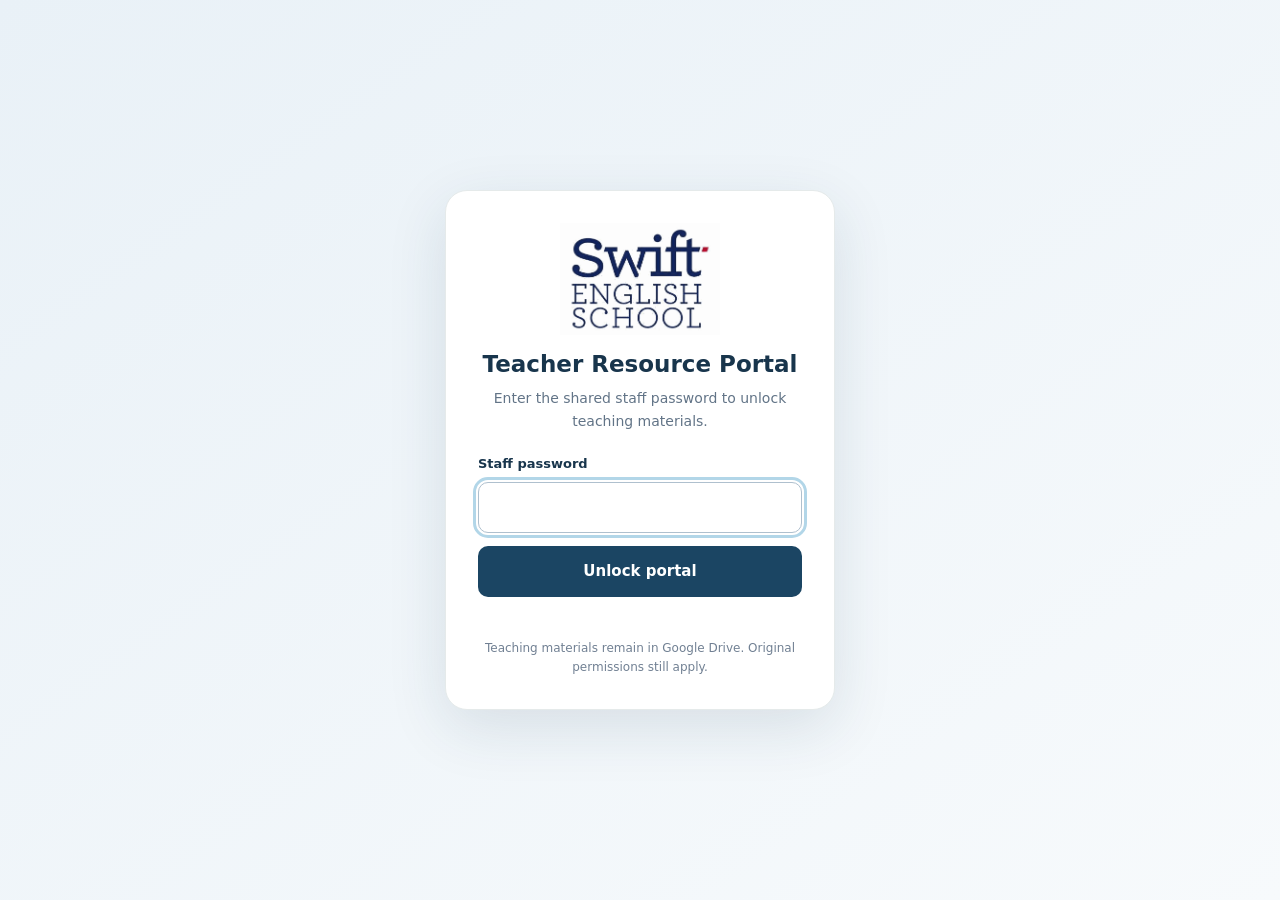
==== answer-keys.html @ 66445cba "Add files via upload" ====
<!DOCTYPE html>
<html lang="en" data-start-view="answers">
<head>
  <meta charset="utf-8" />
  <meta name="viewport" content="width=device-width, initial-scale=1" />
  <meta name="theme-color" content="#162b40" />
  <meta name="description" content="Swift English School — teacher resource library, exam materials, answer keys, audio and lesson planning." />
  <link rel="icon" href="icon-192.png" type="image/png" />
  <link rel="manifest" href="manifest.webmanifest" />
  <title>Swift English | Teacher Workspace</title>
  <link rel="stylesheet" href="styles.css" />
</head>
<body>
  <div class="workspace" id="workspace">
    <aside class="sidebar" id="sidebar">
      <a href="#home" class="brand" data-view="home" aria-label="Swift English home">
        <span class="brand-logo-frame"><img id="schoolLogo" class="brand-logo" src="logo.png" width="333" height="235" alt="Swift English School" /></span><span class="brand-caption"><span class="brand-caption-line" aria-hidden="true"></span>STAFF RESOURCE HUB</span>
      </a>
      <div class="sidebar-eyebrow">WORKSPACE</div>
      <nav class="nav-primary" aria-label="Main navigation">
        <button type="button" data-view="home" class="nav-link active"><span data-icon="layout-dashboard"></span><span>Overview</span></button>
        <button type="button" data-view="library" class="nav-link"><span data-icon="library"></span><span>Resource library</span><span class="nav-mini" id="navResourceCount">57</span></button>
        <button type="button" data-view="answers" class="nav-link"><span data-icon="key-round"></span><span>Keys & scripts</span></button>
        <button type="button" data-view="planner" class="nav-link"><span data-icon="calendar-days"></span><span>Lesson planner</span></button>
        <button type="button" data-view="saved" class="nav-link"><span data-icon="bookmark"></span><span>Saved resources</span><span class="nav-mini" id="navSavedCount">0</span></button>
      </nav>
      <div class="sidebar-eyebrow second-eyebrow">BROWSE BY LEVEL</div>
      <div class="level-nav">
        <button data-level-shortcut="B1"><span class="level-dot" style="--dot:#83a8e6"></span> B1 Preliminary</button>
        <button data-level-shortcut="B2"><span class="level-dot" style="--dot:#78c5b6"></span> B2 First</button>
        <button data-level-shortcut="C1"><span class="level-dot" style="--dot:#f7bb80"></span> C1 Advanced</button>
        <button data-level-shortcut="C2"><span class="level-dot" style="--dot:#d29ee3"></span> C2 Proficiency</button>
        <button data-level-shortcut="IELTS"><span class="level-dot" style="--dot:#efb8a0"></span> IELTS</button>
        <button data-level-shortcut="PAU"><span class="level-dot" style="--dot:#eecf84"></span> PAU Aragón</button>
      </div>
      <div class="sidebar-bottom">
        <div class="source-note"><span data-icon="shield-check"></span><strong>Linked to your Drive</strong><span>Files stay in Google Drive. Existing access rules still apply.</span></div>
        <a class="sidebar-genially" href="https://view.genially.com/693ade6587d83e5d1fb2950c" target="_blank" rel="noopener noreferrer"><span data-icon="external-link"></span> Original Genially</a>
      </div>
    </aside>
    <div class="main-shell">
      <header class="topbar">
        <button class="icon-button hamburger" id="menuButton" aria-label="Open menu"><span data-icon="menu"></span></button>
        <div class="breadcrumb"><span>SWIFT ENGLISH</span><span class="crumb-slash">/</span><strong id="breadcrumbCurrent">Overview</strong></div>
        <div class="topbar-actions">
          <div class="top-status"><span class="status-dot"></span> Teacher edition</div>
          <button class="icon-button" id="themeToggle" type="button" title="Toggle colour theme" aria-label="Toggle colour theme"><span data-icon="moon"></span></button>
          <button class="icon-button" id="backupButton" type="button" title="Export your local data" aria-label="Export local data"><span data-icon="download"></span></button>
          <button class="avatar-button" type="button" data-view="planner" title="Teacher planner">TE</button>
        </div>
      </header>
      <main id="app" tabindex="-1" aria-live="polite"></main>
      <footer class="app-footer"><span>SWIFT ENGLISH SCHOOL <span class="dotsep">·</span> TEACHER WORKSPACE</span><span>Local prototype · Google Drive permissions apply</span></footer>
    </div>
  </div>
  <div id="overlay" class="mobile-overlay" hidden></div>
  <div id="modalMount"></div>
  <div id="toast" class="toast" role="status" aria-live="polite"></div>
  <input type="file" accept="application/json,.json" id="backupImport" hidden />
  <script src="gate.js"></script>
</body>
</html>
---- styles.css ----
@import url('https://fonts.googleapis.com/css2?family=DM+Sans:wght@400;500;600;700&family=Manrope:wght@400;500;600;700;800&display=swap');
:root{--bg:#f7f8f6;--panel:#fff;--panel2:#f0f4f4;--ink:#162d41;--ink2:#526477;--muted:#81909d;--edge:#e5eaea;--nav:#172b41;--nav2:#263e55;--accent:#f0a970;--teal:#277f78;--lav:#9165b2;--shadow:0 14px 32px rgba(24,46,63,.047);--radius:18px;--radius-lg:25px}*{box-sizing:border-box}html{scroll-behavior:smooth}body{margin:0;background:var(--bg);color:var(--ink);font-family:'DM Sans',-apple-system,BlinkMacSystemFont,'Segoe UI',sans-serif;font-size:14px;line-height:1.52}button,input,select,textarea{font:inherit}button{cursor:pointer}a{color:inherit;text-decoration:none}img,svg{display:block}button:focus-visible,a:focus-visible,input:focus-visible,textarea:focus-visible,select:focus-visible{outline:3px solid #f2bb8b;outline-offset:2px}button:disabled{cursor:not-allowed;opacity:.45}.icon{display:inline-block;vertical-align:middle;flex:none;width:20px;height:20px;stroke:currentColor;fill:none;stroke-width:1.8;stroke-linecap:round;stroke-linejoin:round}.icon-sm{width:16px;height:16px}.icon-lg{width:25px;height:25px}.workspace{display:grid;grid-template-columns:258px minmax(0,1fr);min-height:100vh}.sidebar{background:var(--nav);color:#f4f7fa;padding:29px 18px 22px;display:flex;flex-direction:column;position:sticky;top:0;height:100vh;overflow-y:auto;scrollbar-width:thin;scrollbar-color:#385065 transparent}.brand{display:flex;align-items:center;gap:12px;margin:1px 8px 41px}.brand-mark{width:43px;height:43px;border-radius:13px;background:#f3aa70;display:grid;place-items:center;color:#172b41;font:800 29px/1 'Manrope',sans-serif;letter-spacing:-3px;box-shadow:0 7px 15px #101e3040}.brand-mark span{font-size:26px;color:white}.brand-words{display:grid;gap:2px}.brand-words strong{font:800 12px/1.4 'Manrope',sans-serif;letter-spacing:1.15px}.brand-words small{font-size:9px;letter-spacing:1.35px;color:#91a6bc;font-weight:700}.sidebar-eyebrow{padding:0 17px;font-size:10px;letter-spacing:1.8px;font-weight:800;color:#8a9fb3;margin-bottom:13px}.second-eyebrow{margin-top:33px}.nav-primary,.level-nav{display:grid;gap:5px}.nav-link,.level-nav button{background:transparent;border:0;color:#a8b9ca;text-align:left;width:100%;display:flex;align-items:center;gap:13px;padding:12px 15px;border-radius:11px;transition:background .15s,color .15s;font-weight:600}.nav-link .icon{width:19px;height:19px}.nav-link:hover,.level-nav button:hover{background:var(--nav2);color:white}.nav-link.active{background:#32495f;color:white;box-shadow:inset 3px 0 #f0ac78}.nav-link.active .icon{color:#f5b983}.nav-mini{margin-left:auto;background:#344c63;color:#dae6ef;font-size:10px;padding:3px 7px;border-radius:6px}.level-nav button{padding:8px 17px;gap:11px;font-size:12px;letter-spacing:.1px}.level-dot{width:8px;height:8px;border-radius:50%;background:var(--dot);flex:none}.sidebar-bottom{margin-top:auto;padding:20px 7px 0}.source-note{border:1px solid #3b5063;border-radius:13px;padding:15px 14px;display:grid;gap:7px;color:#9dabb9;font-size:11px}.source-note .icon{color:#e9b887;width:19px;height:19px}.source-note strong{font-size:12px;color:#f1f6f9}.source-note span:last-child{line-height:1.55}.sidebar-genially{display:flex;gap:8px;align-items:center;padding:18px 13px 0;font-size:11px;color:#b2c4d1;font-weight:700}.sidebar-genially:hover{color:white}.sidebar-genially .icon{width:16px;height:16px}.main-shell{min-width:0;display:flex;flex-direction:column}.topbar{height:82px;background:rgba(255,255,255,.93);border-bottom:1px solid var(--edge);display:flex;align-items:center;justify-content:space-between;padding:0 clamp(26px,5.1vw,86px);position:sticky;top:0;z-index:20;backdrop-filter:blur(18px)}.breadcrumb{display:flex;align-items:center;gap:12px;font-size:11px;letter-spacing:1.25px;font-weight:800;color:#8797a2}.breadcrumb strong{color:#35495b;letter-spacing:.05px;font-size:12px}.crumb-slash{color:#b8c4cb}.topbar-actions{display:flex;align-items:center;gap:14px}.top-status{display:flex;gap:8px;align-items:center;font-size:11px;color:#637a8a;font-weight:700;margin-right:11px}.status-dot{height:7px;width:7px;border-radius:50%;background:#58b6a0;box-shadow:0 0 0 4px #58b6a01a}.icon-button,.avatar-button{border:1px solid var(--edge);width:39px;height:39px;border-radius:11px;display:grid;place-items:center;color:#596d7a;background:#fff}.icon-button:hover,.avatar-button:hover{color:#142d44;border-color:#c8d3d7;background:#f6f8f9}.avatar-button{background:#f4e7da;color:#996843;border:none;font-weight:800;font-size:10px}.hamburger{display:none}.app-footer{display:flex;justify-content:space-between;gap:14px;padding:20px clamp(26px,5.1vw,86px) 27px;color:#95a3ad;font-size:10px;font-weight:700;letter-spacing:.6px;margin-top:auto}.dotsep{padding:0 7px}main#app{padding:38px clamp(24px,5.1vw,86px) 38px;max-width:1760px;width:100%;margin:0 auto;min-height:calc(100vh - 151px)}.page-heading{display:flex;align-items:flex-start;justify-content:space-between;gap:22px;margin-bottom:26px}.eyebrow{font-weight:800;color:#2b8a83;font-size:10px;letter-spacing:2px;text-transform:uppercase;margin:0 0 10px}.page-heading h1,.section-title h2{margin:0;letter-spacing:-1.4px;font:800 clamp(25px,2.9vw,38px)/1.25 'Manrope',sans-serif}.page-heading p{margin:9px 0 0;color:var(--ink2);font-size:13px;max-width:640px}.heading-actions{display:flex;gap:9px;flex-wrap:wrap;justify-content:flex-end}.btn{display:inline-flex;align-items:center;justify-content:center;gap:8px;padding:11px 16px;border:1px solid transparent;border-radius:11px;font-size:12px;font-weight:800;transition:transform .12s,background .12s,border .12s;white-space:nowrap}.btn:hover{transform:translateY(-1px)}.btn-primary{background:#18344b;color:white}.btn-primary:hover{background:#23485f}.btn-accent{background:#ecaa74;color:#183449}.btn-outline{background:white;border-color:#dce4e5;color:#284357}.btn-outline:hover{background:#f4f7f7}.btn-quiet{background:#eff4f3;color:#33545a}.btn-quiet:hover{background:#e3eeee}.btn-small{font-size:11px;padding:8px 11px;border-radius:9px}.btn .icon{width:16px;height:16px}.hero{display:grid;grid-template-columns:minmax(0,1fr) 35%;gap:20px;min-height:249px;border-radius:25px;background:linear-gradient(110deg,#19364f 10%,#214f5f 75%,#2d656a);color:#fff;padding:39px 44px;position:relative;overflow:hidden}.hero::after{content:'';position:absolute;right:-70px;top:-150px;width:390px;height:390px;border-radius:50%;border:1px solid #ffffff22;box-shadow:0 0 0 50px #ffffff08,0 0 0 100px #ffffff06}.hero-copy{position:relative;z-index:1}.hero-tag{font-size:10px;font-weight:800;letter-spacing:2px;color:#f3bd8e;margin:0 0 16px}.hero h2{font:800 clamp(25px,2.5vw,37px)/1.27 'Manrope',sans-serif;letter-spacing:-1.2px;margin:0 0 13px;max-width:550px}.hero p{max-width:500px;color:#c3d6dd;font-size:12px;margin:0 0 24px;line-height:1.8}.hero-actions{display:flex;gap:9px;flex-wrap:wrap}.hero-actions .btn-outline{border-color:#ffffff39;background:#ffffff12;color:white}.hero-actions .btn-outline:hover{background:#ffffff20}.hero-graphic{display:grid;align-content:center;justify-items:center;position:relative;z-index:1}.hero-graphic::before{content:'';position:absolute;height:185px;width:185px;border-radius:50%;background:#f0b57b18;filter:blur(4px)}.floating-paper{width:205px;height:149px;border-radius:19px;background:#ffffffed;transform:rotate(-8deg);padding:21px 24px;box-shadow:15px 17px 0 #f6bc856b,0 18px 40px #0b1f2f40;position:relative}.floating-paper span{display:block;height:8px;background:#bed5d4;border-radius:5px;margin-bottom:10px}.floating-paper span:first-child{background:#f4b17d;width:57%}.floating-paper span:nth-child(2){width:82%}.floating-paper span:nth-child(3){width:63%}.floating-paper span:nth-child(4){width:90%}.floating-paper .paper-check{position:absolute;right:25px;bottom:18px;border-radius:50%;background:#dff1e7;color:#3d997b;padding:8px}.section-line{display:flex;align-items:center;justify-content:space-between;gap:20px;margin:37px 0 17px}.section-title{display:flex;flex-direction:column;gap:5px}.section-title h2{font-size:18px;letter-spacing:-.55px}.section-title p{margin:0;color:#85919d;font-size:11px}.text-link{border:0;background:none;color:#2e817e;display:inline-flex;align-items:center;gap:6px;font-size:12px;font-weight:800;padding:8px}.text-link .icon{width:14px;height:14px}.text-link:hover{text-decoration:underline}.stats-grid{display:grid;grid-template-columns:repeat(4,minmax(0,1fr));gap:15px;margin-top:20px}.stat-card{border:1px solid var(--edge);border-radius:16px;background:var(--panel);padding:18px 22px;min-height:111px;box-shadow:var(--shadow);display:flex;align-items:center;gap:18px}.stat-icon{width:46px;height:46px;border-radius:15px;display:grid;place-items:center;flex:none}.tone-sand{background:#fff0e2;color:#d18b53}.tone-sea{background:#e4f5f1;color:#34867c}.tone-sky{background:#e9f0fb;color:#618fbd}.tone-purple{background:#f2eafa;color:#9175b4}.stat-content{display:grid;gap:3px}.stat-content strong{font:800 25px/1.1 'Manrope',sans-serif;letter-spacing:-.8px}.stat-content small{font-size:11px;color:#718393;font-weight:600}.cards-grid{display:grid;grid-template-columns:repeat(3,minmax(0,1fr));gap:16px}.resource-card,.feature-card{min-width:0;border:1px solid var(--edge);border-radius:18px;background:var(--panel);box-shadow:var(--shadow);padding:21px;display:flex;flex-direction:column;position:relative;transition:transform .16s,box-shadow .16s}.resource-card:hover,.feature-card:hover{transform:translateY(-2px);box-shadow:0 18px 34px #192e3f12}.feature-card{min-height:240px}.card-upper{display:flex;align-items:start;justify-content:space-between;gap:12px}.resource-icon{width:43px;height:43px;border-radius:14px;display:grid;place-items:center;flex:none}.resource-icon .icon{width:21px;height:21px}.bookmark-toggle{border:1px solid #e4e8e9;background:white;color:#9aa7af;border-radius:10px;width:34px;height:34px;display:grid;place-items:center;flex:none}.bookmark-toggle .icon{width:17px;height:17px}.bookmark-toggle.active{background:#f9edda;border-color:#f3dec4;color:#be8849}.mini-eyebrow{margin:14px 0 6px;color:#7d909c;font-size:9px;letter-spacing:1.2px;font-weight:800;text-transform:uppercase}.resource-card h3,.feature-card h3{font:800 14px/1.45 'Manrope',sans-serif;letter-spacing:-.25px;margin:0 0 7px;min-height:40px}.feature-card h3{font-size:16px}.card-desc{color:#738493;font-size:11px;line-height:1.65;min-height:49px;margin:0 0 14px}.card-labels{display:flex;flex-wrap:wrap;gap:6px;margin-top:auto;margin-bottom:17px}.chip{display:inline-flex;align-items:center;gap:5px;border-radius:7px;padding:5px 8px;background:#f0f3f3;color:#5f7582;font-size:10px;font-weight:700}.chip-level{background:#e6f2ee;color:#2a8078}.chip-auth{background:#fff2e4;color:#a96d31}.chip-outline{background:#fff;border:1px solid #e3e9e9}.chip .icon{width:12px;height:12px}.card-footer{display:flex;align-items:center;gap:8px;border-top:1px solid #edf0f0;padding-top:15px}.card-footer .btn{flex:1}.quick-tiles{display:grid;grid-template-columns:repeat(4,minmax(0,1fr));gap:13px}.quick-tile{min-height:103px;background:#fff;border:1px solid var(--edge);border-radius:16px;padding:17px;display:flex;flex-direction:column;justify-content:space-between;text-align:left;transition:transform .14s,background .14s;color:#345063}.quick-tile:hover{transform:translateY(-2px);background:#fbfdfa}.quick-tile-top{display:flex;align-items:center;justify-content:space-between}.quick-tile .icon{width:19px;height:19px}.quick-tile strong{font:800 13px 'Manrope',sans-serif}.quick-tile small{color:#8b9ca8;font-size:10px}.teacher-note{margin-top:22px;border:1px solid #e0e8e6;background:#eef6f3;border-radius:14px;padding:15px 20px;display:flex;align-items:center;gap:13px;color:#49726f;font-size:11px}.teacher-note .icon{flex:none;width:19px;height:19px}.teacher-note strong{color:#2c6f67}.teacher-note a{text-decoration:underline;font-weight:700}.toolbar{background:#fff;border:1px solid var(--edge);border-radius:17px;padding:16px;box-shadow:var(--shadow);margin-bottom:20px}.toolbar-main{display:flex;align-items:center;gap:12px}.search-field{display:flex;align-items:center;gap:10px;flex:1;background:#f5f7f7;border:1px solid #e5ebeb;border-radius:11px;padding:0 13px;min-width:0;height:44px;color:#81929f}.search-field:focus-within{border-color:#8db9b2;background:white}.search-field .icon{width:17px;height:17px}.search-field input{border:none;outline:none;flex:1;min-width:0;background:transparent;color:var(--ink);font-size:12px}.search-field input::placeholder{color:#a1acb3}.filter-select,.form-input,.form-textarea{height:44px;width:100%;background:#fff;border:1px solid #dfe6e7;color:#314b5d;border-radius:10px;padding:0 12px;font-size:12px}.filter-select{width:165px;min-width:135px}.form-textarea{height:auto;min-height:90px;padding:12px;resize:vertical}.filters-row{display:flex;flex-wrap:wrap;gap:7px;margin:15px 0 0}.filter-tab{border:1px solid transparent;background:#f3f5f5;color:#6c7b84;padding:8px 11px;border-radius:8px;font-size:11px;font-weight:800}.filter-tab.active{background:#213e51;color:white}.filter-tab:hover:not(.active){border-color:#d6e2e4}.results-meta{display:flex;justify-content:space-between;align-items:center;margin:0 0 15px;font-size:11px;color:#8796a0;font-weight:700}.results-meta b{color:#213b4e}.empty-state{background:#fff;border:1px dashed #d1dbdb;padding:55px 20px;border-radius:18px;display:grid;place-items:center;text-align:center;grid-column:1/-1;gap:12px}.empty-state .icon{width:30px;height:30px;color:#9aabb6}.empty-state h3{margin:0;font:800 16px 'Manrope',sans-serif}.empty-state p{margin:0 0 7px;font-size:12px;color:#8a9ca7;max-width:390px}.notice{background:#fff8ee;border:1px solid #f5e5cf;border-radius:13px;color:#946e42;padding:15px 17px;display:flex;gap:12px;font-size:11px;align-items:flex-start;margin-bottom:21px}.notice .icon{width:19px;height:19px;flex:none}.notice strong{display:block;margin-bottom:3px;color:#86603b}.list-panel{border:1px solid var(--edge);border-radius:17px;background:#fff;overflow:hidden}.list-item{display:flex;align-items:center;gap:13px;padding:16px 19px;border-bottom:1px solid #edf0ef}.list-item:last-child{border:0}.list-icon{width:40px;height:40px;background:#ecf3f1;border-radius:12px;display:grid;place-items:center;color:#368277;flex:none}.list-info{min-width:0;flex:1}.list-info strong{display:block;font-size:12px;font-weight:800}.list-info small{color:#8494a1;font-size:10px}.list-right{display:flex;gap:7px;align-items:center}.category-ribbon{display:flex;align-items:center;gap:7px;margin:0 0 17px;color:#a87941;font-size:11px;font-weight:800}.category-ribbon .icon{width:16px;height:16px}.planner-layout{display:grid;grid-template-columns:minmax(0,1.36fr) minmax(300px,.85fr);gap:23px;align-items:start}.panel{background:#fff;border:1px solid var(--edge);border-radius:19px;padding:24px;box-shadow:var(--shadow)}.panel-title{display:flex;gap:12px;align-items:center;padding-bottom:21px;border-bottom:1px solid #e8eeee;margin-bottom:23px}.panel-title-icon{width:40px;height:40px;background:#eaf5f1;color:#30867c;border-radius:12px;display:grid;place-items:center}.panel-title strong{font:800 15px 'Manrope',sans-serif}.panel-title small{display:block;color:#83929b;font-size:11px;margin-top:2px}.form-grid{display:grid;grid-template-columns:repeat(2,minmax(0,1fr));gap:15px}.form-field{display:grid;gap:6px}.form-field.full{grid-column:1/-1}.form-field label{font-size:11px;color:#4e6574;font-weight:800}.form-field label span{font-weight:500;color:#9aa5aa}.form-divider{grid-column:1/-1;height:1px;background:#e7eded;margin:5px 0}.form-actions{display:flex;gap:9px;justify-content:flex-end;margin-top:24px;flex-wrap:wrap}.side-panel-block+.side-panel-block{border-top:1px solid #e7ecec;margin-top:22px;padding-top:21px}.side-panel-heading{display:flex;align-items:center;justify-content:space-between;gap:10px;margin-bottom:15px}.side-panel-heading strong{font:800 14px 'Manrope',sans-serif}.side-panel-heading small{color:#97a5ad;font-size:11px}.lesson-card{border:1px solid #e6ebea;border-radius:11px;padding:13px 15px;margin-bottom:9px;display:grid;gap:7px}.lesson-card:hover{border-color:#c3d9d3}.lesson-card-top{display:flex;gap:8px;justify-content:space-between}.lesson-card strong{font:800 12px 'Manrope',sans-serif}.lesson-card small{font-size:10px;color:#7d8e99}.lesson-card-bottom{display:flex;align-items:center;gap:6px;flex-wrap:wrap}.lesson-card-bottom .btn{font-size:10px;padding:6px 9px}.task-input-line{display:flex;gap:8px}.task-input-line input{flex:1;min-width:0}.task-item{padding:9px 0;border-bottom:1px solid #f0f3f2;display:flex;align-items:start;gap:10px;font-size:11px}.task-item:last-child{border:0}.task-item input{margin-top:4px;accent-color:#268179}.task-item.done span{text-decoration:line-through;color:#9aa7ac}.task-item span{flex:1;overflow-wrap:anywhere}.icon-minimal{background:none;border:0;color:#9aa6ab;padding:3px;display:grid;place-items:center}.icon-minimal:hover{color:#b36455}.icon-minimal .icon{width:14px;height:14px}.empty-small{font-size:11px;color:#94a1a9;padding:12px 0;line-height:1.7}.text-secondary{color:#81929f}.data-actions{display:flex;gap:8px;flex-wrap:wrap}.data-actions .btn{flex:1}.modal-backdrop{position:fixed;z-index:50;inset:0;background:#10263799;display:flex;align-items:center;justify-content:center;padding:18px;backdrop-filter:blur(5px)}.modal{background:#fff;color:#163246;border-radius:22px;max-width:680px;width:100%;max-height:min(780px,calc(100vh - 30px));overflow-y:auto;box-shadow:0 32px 100px #07182960}.modal-head{padding:22px 26px;display:flex;align-items:flex-start;justify-content:space-between;gap:16px;border-bottom:1px solid #e6eceb}.modal-head h2{font:800 19px/1.35 'Manrope',sans-serif;margin:4px 0 0;letter-spacing:-.5px}.modal-close{width:32px;height:32px;background:#f5f7f7;border:0;border-radius:9px;color:#6f8190;display:grid;place-items:center}.modal-body{padding:25px 26px}.modal-desc{font-size:12px;color:#6f8493;line-height:1.8;margin:0 0 16px}.modal-meta{display:flex;gap:7px;flex-wrap:wrap;margin-bottom:21px}.modal-subtitle{font:800 12px 'Manrope',sans-serif;margin:21px 0 13px}.child-list{border:1px solid #e4ebeb;border-radius:13px;overflow:hidden}.child-row{display:flex;align-items:center;gap:11px;padding:12px 13px;border-bottom:1px solid #e9eeee}.child-row:last-child{border:0}.child-row .icon{width:17px;height:17px;color:#45857e}.child-row span{flex:1;font-size:11px;font-weight:700;overflow-wrap:anywhere}.child-row a{color:#3a837a;font-size:10px;font-weight:800;text-decoration:underline;text-underline-offset:3px}.modal-footer{padding:16px 26px 24px;display:flex;flex-wrap:wrap;justify-content:flex-end;gap:8px}.modal-resource-note{background:#f5f8f7;border-radius:10px;padding:11px 13px;color:#657f87;font-size:11px}.toast{position:fixed;z-index:80;bottom:25px;left:50%;transform:translate(-50%,14px);background:#18334a;color:white;padding:11px 17px;border-radius:10px;opacity:0;pointer-events:none;transition:opacity .18s,transform .18s;font-size:12px;box-shadow:0 15px 35px #09203330}.toast.show{transform:translate(-50%,0);opacity:1}.mobile-overlay{display:none}.saved-helper{display:flex;align-items:center;gap:11px;margin:0 0 22px;background:#f0f5f4;border:1px solid #e2eeeb;padding:15px 17px;border-radius:13px;color:#63827d;font-size:11px}.saved-helper .icon{flex:none;width:19px;height:19px}.plan-preview p{font-size:12px;line-height:1.7;white-space:pre-wrap;margin:5px 0 0}.plan-preview section{border-top:1px solid #edf0f0;padding:13px 0}.plan-preview h4{font-size:11px;text-transform:uppercase;color:#2b817b;letter-spacing:1px;margin:0}.plan-preview .plan-title{font:800 20px 'Manrope',sans-serif;margin:0 0 5px}.plan-preview .plan-meta{color:#8493a1;margin:0 0 17px;font-size:11px}.note-field{display:grid;gap:6px;margin-top:20px}.note-field label{font-size:11px;font-weight:800;color:#56707b}.muted-help{color:#98a6af;font-size:10px}.compact-list{display:grid;gap:10px}.compact-pill{display:flex;align-items:center;gap:8px;color:#718393;font-size:11px}.compact-pill .icon{width:14px;height:14px}.mini-action-row{display:flex;gap:8px;flex-wrap:wrap}.mini-action-row .btn{font-size:10px}.page-tail{margin-top:29px}.notice-secure{background:#f1f5f8;border-color:#e0e9ed;color:#627e91}.notice-secure strong{color:#3a667d}.app-footer .text-end{text-align:right}body.dark{--bg:#142433;--panel:#1c3041;--panel2:#263c4d;--ink:#eaf2f7;--ink2:#a9bac7;--muted:#899aaa;--edge:#344a59;--shadow:0 14px 32px #06192520}body.dark .topbar,body.dark .toolbar,body.dark .panel,body.dark .resource-card,body.dark .feature-card,body.dark .stat-card,body.dark .quick-tile,body.dark .list-panel,body.dark .icon-button,body.dark .bookmark-toggle{background:var(--panel);color:var(--ink)}body.dark .breadcrumb strong,body.dark .quick-tile,body.dark .form-field label{color:var(--ink)}body.dark .filter-select,body.dark .form-input,body.dark .form-textarea,body.dark .search-field{background:#263c4d;color:var(--ink);border-color:#3c5361}body.dark input,body.dark textarea,body.dark select{color:var(--ink)}body.dark .search-field input{color:var(--ink)}body.dark .filter-tab{background:#2b4052;color:#c4d3dc}body.dark .filter-tab.active{background:#e8aa78;color:#173044}body.dark .card-footer,body.dark .panel-title,body.dark .list-item,body.dark .side-panel-block+.side-panel-block,body.dark .lesson-card,body.dark .task-item{border-color:#395262}body.dark .chip{background:#334e5c;color:#b8d0d4}body.dark .chip-level{background:#245652;color:#b2e5d7}body.dark .chip-auth{background:#654b31;color:#ffe1b3}body.dark .teacher-note,body.dark .saved-helper{background:#1e4040;border-color:#2c5453;color:#b7d7d3}body.dark .teacher-note strong{color:#d1f1e7}body.dark .notice{background:#3a342b;border-color:#6d573e;color:#e8cba5}body.dark .notice strong{color:#f0d6b0}body.dark .modal{background:#1d3345;color:#edf3f6}body.dark .modal-head,body.dark .child-row,body.dark .child-list{border-color:#365365}body.dark .modal-resource-note{background:#274456;color:#c0d7db}body.dark .child-row span{color:#e1ebee}body.dark .modal-close{background:#314c5e;color:#d0dce3}body.dark .lesson-card{border-color:#395262}body.dark .child-list{background:#253e4f}body.dark .modal-desc,body.dark .text-secondary{color:#bacbd3}
@media (max-width:1300px){.workspace{grid-template-columns:225px minmax(0,1fr)}.sidebar{padding-left:10px;padding-right:10px}.topbar{padding:0 31px}main#app{padding-left:30px;padding-right:30px}.app-footer{padding-left:30px;padding-right:30px}.stats-grid{gap:10px}.stat-card{padding:15px 13px;gap:9px}.stat-icon{width:41px;height:41px}.cards-grid{gap:12px}}
@media (max-width:1050px){.hero{padding:29px 30px;grid-template-columns:1fr 26%}.hero-graphic{transform:scale(.75)}.cards-grid{grid-template-columns:repeat(2,minmax(0,1fr))}.stats-grid{grid-template-columns:repeat(2,minmax(0,1fr))}.quick-tiles{grid-template-columns:repeat(2,minmax(0,1fr))}.planner-layout{grid-template-columns:1fr}.planner-side{display:grid;grid-template-columns:repeat(2,minmax(0,1fr));gap:20px}.planner-side .side-panel-block+.side-panel-block{margin:0;padding:0;border:0}}
@media (max-width:790px){.workspace{display:block}.sidebar{position:fixed;inset:0 auto 0 0;width:255px;z-index:44;transform:translateX(-105%);transition:transform .2s;box-shadow:25px 0 55px #071b3040}.sidebar.open{transform:translateX(0)}.mobile-overlay:not([hidden]){display:block;position:fixed;inset:0;background:#0c24304d;z-index:43}.hamburger{display:grid}.topbar{height:64px;padding:0 20px}.breadcrumb{margin-right:auto;margin-left:14px}.top-status{display:none}main#app{padding:25px 20px}.app-footer{padding:18px 20px}.hero{grid-template-columns:1fr}.hero-graphic{display:none}.page-heading{flex-wrap:wrap}.page-heading h1{font-size:28px}.heading-actions{justify-content:flex-start}.app-footer span:last-child{display:none}}
@media (max-width:540px){.topbar-actions{gap:7px}.topbar .icon-button{width:34px;height:34px;border-radius:9px}.avatar-button{width:33px;height:33px}.breadcrumb span:first-child,.crumb-slash{display:none}.breadcrumb strong{font-size:12px}.page-heading{margin-bottom:20px}.page-heading h1{font-size:25px}.hero{padding:27px 24px;min-height:unset}.hero h2{font-size:27px}.hero-actions .btn{width:100%}.stats-grid{grid-template-columns:repeat(2,minmax(0,1fr));gap:9px}.stat-card{min-height:100px;gap:9px;padding:14px 11px}.stat-icon{width:33px;height:33px;border-radius:10px}.stat-icon .icon{width:16px;height:16px}.stat-content strong{font-size:23px}.stat-content small{font-size:9px}.cards-grid{grid-template-columns:1fr}.quick-tiles{gap:9px}.quick-tile{padding:13px;min-height:100px}.quick-tile strong{font-size:11px}.toolbar-main{display:grid;grid-template-columns:1fr 1fr}.search-field{grid-column:1/-1}.filter-select{width:100%;min-width:0}.toolbar-main>.btn{width:100%;padding:10px 7px}.planner-side{grid-template-columns:1fr}.form-grid{grid-template-columns:1fr}.form-field.full{grid-column:auto}.form-divider{grid-column:auto}.panel{padding:18px}.modal-body,.modal-head,.modal-footer{padding:18px}.page-heading .heading-actions .btn{flex:1}.list-item{flex-wrap:wrap}.list-right{width:100%;justify-content:flex-end}.resource-card h3{min-height:0}.card-desc{min-height:0}.teacher-note{align-items:flex-start}.app-footer{font-size:9px}}
@media print{.sidebar,.topbar,.app-footer,.modal-close,.modal-footer,.toast,.page-heading,.toolbar,.btn,.planner-layout,.teacher-note{display:none!important}body{background:#fff!important}.modal-backdrop{position:static!important;background:none!important;padding:0!important;display:block!important}.modal{box-shadow:none!important;max-height:none!important;max-width:none!important;overflow:visible!important}.modal-head,.modal-body{padding:12px 0!important}#app{display:none!important}.plan-preview{color:black!important}.plan-preview section{break-inside:avoid}}
/* Logo punctuation is positioned inside the brand tile on all viewports. */
.brand-mark{position:relative;display:flex;align-items:center;justify-content:center;padding-right:4px}.brand-mark span{position:absolute;right:6px;bottom:5px;font-size:19px;line-height:1}

/* Official Swift English School identity — logo supplied by the school. */
.brand{flex-direction:column;align-items:stretch;gap:10px;margin:0 8px 31px}
.brand-logo-frame{background:#fff;border:1px solid rgba(255,255,255,.25);display:block;border-radius:12px;padding:6px 12px 5px;box-shadow:0 12px 23px rgba(5,18,37,.15);overflow:hidden;line-height:0}
.brand-logo{width:100%;height:auto;display:block;object-fit:contain;aspect-ratio:333/235}
.brand-caption{display:flex;align-items:center;gap:8px;margin:0 4px;font-weight:800;font-size:10px;letter-spacing:1.45px;color:#dce8f5;line-height:1.5}
.brand-caption-line{height:3px;width:17px;flex:none;border-radius:4px;background:#cd273e}
.print-logo{display:block;width:144px;height:auto;object-fit:contain;margin:0 0 18px}
@media(max-width:1300px){.brand{margin-left:7px;margin-right:7px}.brand-logo-frame{padding:5px 10px}}
@media(max-width:790px){.brand{margin-top:2px}}
@media print{.print-logo{width:134px;margin-bottom:18px}}
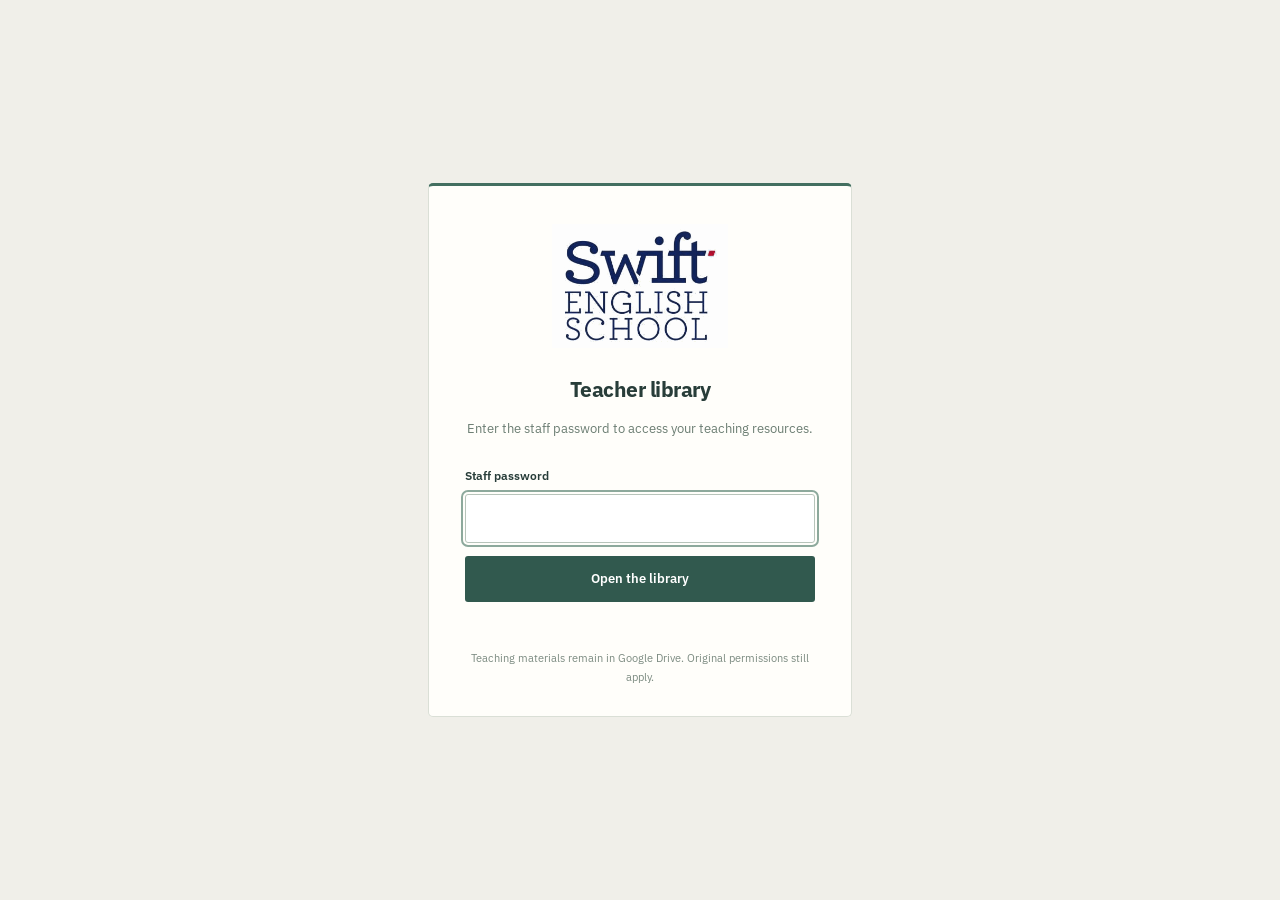
==== commit 5205e040: "Publish approved Teacher Library redesign: answer-keys.html" ====
--- a/answer-keys.html
+++ b/answer-keys.html
@@ -7,7 +7,7 @@
   <meta name="description" content="Swift English School — teacher resource library, exam materials, answer keys, audio and lesson planning." />
   <link rel="icon" href="icon-192.png" type="image/png" />
   <link rel="manifest" href="manifest.webmanifest" />
-  <title>Swift English | Teacher Workspace</title>
+  <title>Swift English | Teacher Library</title>
   <link rel="stylesheet" href="styles.css" />
 </head>
 <body>
@@ -18,7 +18,7 @@
       </a>
       <div class="sidebar-eyebrow">WORKSPACE</div>
       <nav class="nav-primary" aria-label="Main navigation">
-        <button type="button" data-view="home" class="nav-link active"><span data-icon="layout-dashboard"></span><span>Overview</span></button>
+        <button type="button" data-view="home" class="nav-link active"><span data-icon="layout-dashboard"></span><span>Home</span></button>
         <button type="button" data-view="library" class="nav-link"><span data-icon="library"></span><span>Resource library</span><span class="nav-mini" id="navResourceCount">57</span></button>
         <button type="button" data-view="answers" class="nav-link"><span data-icon="key-round"></span><span>Keys & scripts</span></button>
         <button type="button" data-view="planner" class="nav-link"><span data-icon="calendar-days"></span><span>Lesson planner</span></button>
@@ -43,14 +43,14 @@
         <button class="icon-button hamburger" id="menuButton" aria-label="Open menu"><span data-icon="menu"></span></button>
         <div class="breadcrumb"><span>SWIFT ENGLISH</span><span class="crumb-slash">/</span><strong id="breadcrumbCurrent">Overview</strong></div>
         <div class="topbar-actions">
-          <div class="top-status"><span class="status-dot"></span> Teacher edition</div>
+          <div class="top-status"><span class="status-dot"></span> Staff access</div>
           <button class="icon-button" id="themeToggle" type="button" title="Toggle colour theme" aria-label="Toggle colour theme"><span data-icon="moon"></span></button>
           <button class="icon-button" id="backupButton" type="button" title="Export your local data" aria-label="Export local data"><span data-icon="download"></span></button>
           <button class="avatar-button" type="button" data-view="planner" title="Teacher planner">TE</button>
         </div>
       </header>
       <main id="app" tabindex="-1" aria-live="polite"></main>
-      <footer class="app-footer"><span>SWIFT ENGLISH SCHOOL <span class="dotsep">·</span> TEACHER WORKSPACE</span><span>Local prototype · Google Drive permissions apply</span></footer>
+      <footer class="app-footer"><span>SWIFT ENGLISH SCHOOL <span class="dotsep">·</span> TEACHER LIBRARY</span><span>Google Drive links · Access permissions apply</span></footer>
     </div>
   </div>
   <div id="overlay" class="mobile-overlay" hidden></div>
--- a/styles.css
+++ b/styles.css
@@ -1,4 +1,4 @@
-@import url('https://fonts.googleapis.com/css2?family=DM+Sans:wght@400;500;600;700&family=Manrope:wght@400;500;600;700;800&display=swap');
+@import url('https://fonts.googleapis.com/css2?family=IBM+Plex+Sans:wght@400;500;600;700&family=Source+Serif+4:opsz,wght@8..60,400;8..60,500;8..60,600&display=swap');
 :root{--bg:#f7f8f6;--panel:#fff;--panel2:#f0f4f4;--ink:#162d41;--ink2:#526477;--muted:#81909d;--edge:#e5eaea;--nav:#172b41;--nav2:#263e55;--accent:#f0a970;--teal:#277f78;--lav:#9165b2;--shadow:0 14px 32px rgba(24,46,63,.047);--radius:18px;--radius-lg:25px}*{box-sizing:border-box}html{scroll-behavior:smooth}body{margin:0;background:var(--bg);color:var(--ink);font-family:'DM Sans',-apple-system,BlinkMacSystemFont,'Segoe UI',sans-serif;font-size:14px;line-height:1.52}button,input,select,textarea{font:inherit}button{cursor:pointer}a{color:inherit;text-decoration:none}img,svg{display:block}button:focus-visible,a:focus-visible,input:focus-visible,textarea:focus-visible,select:focus-visible{outline:3px solid #f2bb8b;outline-offset:2px}button:disabled{cursor:not-allowed;opacity:.45}.icon{display:inline-block;vertical-align:middle;flex:none;width:20px;height:20px;stroke:currentColor;fill:none;stroke-width:1.8;stroke-linecap:round;stroke-linejoin:round}.icon-sm{width:16px;height:16px}.icon-lg{width:25px;height:25px}.workspace{display:grid;grid-template-columns:258px minmax(0,1fr);min-height:100vh}.sidebar{background:var(--nav);color:#f4f7fa;padding:29px 18px 22px;display:flex;flex-direction:column;position:sticky;top:0;height:100vh;overflow-y:auto;scrollbar-width:thin;scrollbar-color:#385065 transparent}.brand{display:flex;align-items:center;gap:12px;margin:1px 8px 41px}.brand-mark{width:43px;height:43px;border-radius:13px;background:#f3aa70;display:grid;place-items:center;color:#172b41;font:800 29px/1 'Manrope',sans-serif;letter-spacing:-3px;box-shadow:0 7px 15px #101e3040}.brand-mark span{font-size:26px;color:white}.brand-words{display:grid;gap:2px}.brand-words strong{font:800 12px/1.4 'Manrope',sans-serif;letter-spacing:1.15px}.brand-words small{font-size:9px;letter-spacing:1.35px;color:#91a6bc;font-weight:700}.sidebar-eyebrow{padding:0 17px;font-size:10px;letter-spacing:1.8px;font-weight:800;color:#8a9fb3;margin-bottom:13px}.second-eyebrow{margin-top:33px}.nav-primary,.level-nav{display:grid;gap:5px}.nav-link,.level-nav button{background:transparent;border:0;color:#a8b9ca;text-align:left;width:100%;display:flex;align-items:center;gap:13px;padding:12px 15px;border-radius:11px;transition:background .15s,color .15s;font-weight:600}.nav-link .icon{width:19px;height:19px}.nav-link:hover,.level-nav button:hover{background:var(--nav2);color:white}.nav-link.active{background:#32495f;color:white;box-shadow:inset 3px 0 #f0ac78}.nav-link.active .icon{color:#f5b983}.nav-mini{margin-left:auto;background:#344c63;color:#dae6ef;font-size:10px;padding:3px 7px;border-radius:6px}.level-nav button{padding:8px 17px;gap:11px;font-size:12px;letter-spacing:.1px}.level-dot{width:8px;height:8px;border-radius:50%;background:var(--dot);flex:none}.sidebar-bottom{margin-top:auto;padding:20px 7px 0}.source-note{border:1px solid #3b5063;border-radius:13px;padding:15px 14px;display:grid;gap:7px;color:#9dabb9;font-size:11px}.source-note .icon{color:#e9b887;width:19px;height:19px}.source-note strong{font-size:12px;color:#f1f6f9}.source-note span:last-child{line-height:1.55}.sidebar-genially{display:flex;gap:8px;align-items:center;padding:18px 13px 0;font-size:11px;color:#b2c4d1;font-weight:700}.sidebar-genially:hover{color:white}.sidebar-genially .icon{width:16px;height:16px}.main-shell{min-width:0;display:flex;flex-direction:column}.topbar{height:82px;background:rgba(255,255,255,.93);border-bottom:1px solid var(--edge);display:flex;align-items:center;justify-content:space-between;padding:0 clamp(26px,5.1vw,86px);position:sticky;top:0;z-index:20;backdrop-filter:blur(18px)}.breadcrumb{display:flex;align-items:center;gap:12px;font-size:11px;letter-spacing:1.25px;font-weight:800;color:#8797a2}.breadcrumb strong{color:#35495b;letter-spacing:.05px;font-size:12px}.crumb-slash{color:#b8c4cb}.topbar-actions{display:flex;align-items:center;gap:14px}.top-status{display:flex;gap:8px;align-items:center;font-size:11px;color:#637a8a;font-weight:700;margin-right:11px}.status-dot{height:7px;width:7px;border-radius:50%;background:#58b6a0;box-shadow:0 0 0 4px #58b6a01a}.icon-button,.avatar-button{border:1px solid var(--edge);width:39px;height:39px;border-radius:11px;display:grid;place-items:center;color:#596d7a;background:#fff}.icon-button:hover,.avatar-button:hover{color:#142d44;border-color:#c8d3d7;background:#f6f8f9}.avatar-button{background:#f4e7da;color:#996843;border:none;font-weight:800;font-size:10px}.hamburger{display:none}.app-footer{display:flex;justify-content:space-between;gap:14px;padding:20px clamp(26px,5.1vw,86px) 27px;color:#95a3ad;font-size:10px;font-weight:700;letter-spacing:.6px;margin-top:auto}.dotsep{padding:0 7px}main#app{padding:38px clamp(24px,5.1vw,86px) 38px;max-width:1760px;width:100%;margin:0 auto;min-height:calc(100vh - 151px)}.page-heading{display:flex;align-items:flex-start;justify-content:space-between;gap:22px;margin-bottom:26px}.eyebrow{font-weight:800;color:#2b8a83;font-size:10px;letter-spacing:2px;text-transform:uppercase;margin:0 0 10px}.page-heading h1,.section-title h2{margin:0;letter-spacing:-1.4px;font:800 clamp(25px,2.9vw,38px)/1.25 'Manrope',sans-serif}.page-heading p{margin:9px 0 0;color:var(--ink2);font-size:13px;max-width:640px}.heading-actions{display:flex;gap:9px;flex-wrap:wrap;justify-content:flex-end}.btn{display:inline-flex;align-items:center;justify-content:center;gap:8px;padding:11px 16px;border:1px solid transparent;border-radius:11px;font-size:12px;font-weight:800;transition:transform .12s,background .12s,border .12s;white-space:nowrap}.btn:hover{transform:translateY(-1px)}.btn-primary{background:#18344b;color:white}.btn-primary:hover{background:#23485f}.btn-accent{background:#ecaa74;color:#183449}.btn-outline{background:white;border-color:#dce4e5;color:#284357}.btn-outline:hover{background:#f4f7f7}.btn-quiet{background:#eff4f3;color:#33545a}.btn-quiet:hover{background:#e3eeee}.btn-small{font-size:11px;padding:8px 11px;border-radius:9px}.btn .icon{width:16px;height:16px}.hero{display:grid;grid-template-columns:minmax(0,1fr) 35%;gap:20px;min-height:249px;border-radius:25px;background:linear-gradient(110deg,#19364f 10%,#214f5f 75%,#2d656a);color:#fff;padding:39px 44px;position:relative;overflow:hidden}.hero::after{content:'';position:absolute;right:-70px;top:-150px;width:390px;height:390px;border-radius:50%;border:1px solid #ffffff22;box-shadow:0 0 0 50px #ffffff08,0 0 0 100px #ffffff06}.hero-copy{position:relative;z-index:1}.hero-tag{font-size:10px;font-weight:800;letter-spacing:2px;color:#f3bd8e;margin:0 0 16px}.hero h2{font:800 clamp(25px,2.5vw,37px)/1.27 'Manrope',sans-serif;letter-spacing:-1.2px;margin:0 0 13px;max-width:550px}.hero p{max-width:500px;color:#c3d6dd;font-size:12px;margin:0 0 24px;line-height:1.8}.hero-actions{display:flex;gap:9px;flex-wrap:wrap}.hero-actions .btn-outline{border-color:#ffffff39;background:#ffffff12;color:white}.hero-actions .btn-outline:hover{background:#ffffff20}.hero-graphic{display:grid;align-content:center;justify-items:center;position:relative;z-index:1}.hero-graphic::before{content:'';position:absolute;height:185px;width:185px;border-radius:50%;background:#f0b57b18;filter:blur(4px)}.floating-paper{width:205px;height:149px;border-radius:19px;background:#ffffffed;transform:rotate(-8deg);padding:21px 24px;box-shadow:15px 17px 0 #f6bc856b,0 18px 40px #0b1f2f40;position:relative}.floating-paper span{display:block;height:8px;background:#bed5d4;border-radius:5px;margin-bottom:10px}.floating-paper span:first-child{background:#f4b17d;width:57%}.floating-paper span:nth-child(2){width:82%}.floating-paper span:nth-child(3){width:63%}.floating-paper span:nth-child(4){width:90%}.floating-paper .paper-check{position:absolute;right:25px;bottom:18px;border-radius:50%;background:#dff1e7;color:#3d997b;padding:8px}.section-line{display:flex;align-items:center;justify-content:space-between;gap:20px;margin:37px 0 17px}.section-title{display:flex;flex-direction:column;gap:5px}.section-title h2{font-size:18px;letter-spacing:-.55px}.section-title p{margin:0;color:#85919d;font-size:11px}.text-link{border:0;background:none;color:#2e817e;display:inline-flex;align-items:center;gap:6px;font-size:12px;font-weight:800;padding:8px}.text-link .icon{width:14px;height:14px}.text-link:hover{text-decoration:underline}.stats-grid{display:grid;grid-template-columns:repeat(4,minmax(0,1fr));gap:15px;margin-top:20px}.stat-card{border:1px solid var(--edge);border-radius:16px;background:var(--panel);padding:18px 22px;min-height:111px;box-shadow:var(--shadow);display:flex;align-items:center;gap:18px}.stat-icon{width:46px;height:46px;border-radius:15px;display:grid;place-items:center;flex:none}.tone-sand{background:#fff0e2;color:#d18b53}.tone-sea{background:#e4f5f1;color:#34867c}.tone-sky{background:#e9f0fb;color:#618fbd}.tone-purple{background:#f2eafa;color:#9175b4}.stat-content{display:grid;gap:3px}.stat-content strong{font:800 25px/1.1 'Manrope',sans-serif;letter-spacing:-.8px}.stat-content small{font-size:11px;color:#718393;font-weight:600}.cards-grid{display:grid;grid-template-columns:repeat(3,minmax(0,1fr));gap:16px}.resource-card,.feature-card{min-width:0;border:1px solid var(--edge);border-radius:18px;background:var(--panel);box-shadow:var(--shadow);padding:21px;display:flex;flex-direction:column;position:relative;transition:transform .16s,box-shadow .16s}.resource-card:hover,.feature-card:hover{transform:translateY(-2px);box-shadow:0 18px 34px #192e3f12}.feature-card{min-height:240px}.card-upper{display:flex;align-items:start;justify-content:space-between;gap:12px}.resource-icon{width:43px;height:43px;border-radius:14px;display:grid;place-items:center;flex:none}.resource-icon .icon{width:21px;height:21px}.bookmark-toggle{border:1px solid #e4e8e9;background:white;color:#9aa7af;border-radius:10px;width:34px;height:34px;display:grid;place-items:center;flex:none}.bookmark-toggle .icon{width:17px;height:17px}.bookmark-toggle.active{background:#f9edda;border-color:#f3dec4;color:#be8849}.mini-eyebrow{margin:14px 0 6px;color:#7d909c;font-size:9px;letter-spacing:1.2px;font-weight:800;text-transform:uppercase}.resource-card h3,.feature-card h3{font:800 14px/1.45 'Manrope',sans-serif;letter-spacing:-.25px;margin:0 0 7px;min-height:40px}.feature-card h3{font-size:16px}.card-desc{color:#738493;font-size:11px;line-height:1.65;min-height:49px;margin:0 0 14px}.card-labels{display:flex;flex-wrap:wrap;gap:6px;margin-top:auto;margin-bottom:17px}.chip{display:inline-flex;align-items:center;gap:5px;border-radius:7px;padding:5px 8px;background:#f0f3f3;color:#5f7582;font-size:10px;font-weight:700}.chip-level{background:#e6f2ee;color:#2a8078}.chip-auth{background:#fff2e4;color:#a96d31}.chip-outline{background:#fff;border:1px solid #e3e9e9}.chip .icon{width:12px;height:12px}.card-footer{display:flex;align-items:center;gap:8px;border-top:1px solid #edf0f0;padding-top:15px}.card-footer .btn{flex:1}.quick-tiles{display:grid;grid-template-columns:repeat(4,minmax(0,1fr));gap:13px}.quick-tile{min-height:103px;background:#fff;border:1px solid var(--edge);border-radius:16px;padding:17px;display:flex;flex-direction:column;justify-content:space-between;text-align:left;transition:transform .14s,background .14s;color:#345063}.quick-tile:hover{transform:translateY(-2px);background:#fbfdfa}.quick-tile-top{display:flex;align-items:center;justify-content:space-between}.quick-tile .icon{width:19px;height:19px}.quick-tile strong{font:800 13px 'Manrope',sans-serif}.quick-tile small{color:#8b9ca8;font-size:10px}.teacher-note{margin-top:22px;border:1px solid #e0e8e6;background:#eef6f3;border-radius:14px;padding:15px 20px;display:flex;align-items:center;gap:13px;color:#49726f;font-size:11px}.teacher-note .icon{flex:none;width:19px;height:19px}.teacher-note strong{color:#2c6f67}.teacher-note a{text-decoration:underline;font-weight:700}.toolbar{background:#fff;border:1px solid var(--edge);border-radius:17px;padding:16px;box-shadow:var(--shadow);margin-bottom:20px}.toolbar-main{display:flex;align-items:center;gap:12px}.search-field{display:flex;align-items:center;gap:10px;flex:1;background:#f5f7f7;border:1px solid #e5ebeb;border-radius:11px;padding:0 13px;min-width:0;height:44px;color:#81929f}.search-field:focus-within{border-color:#8db9b2;background:white}.search-field .icon{width:17px;height:17px}.search-field input{border:none;outline:none;flex:1;min-width:0;background:transparent;color:var(--ink);font-size:12px}.search-field input::placeholder{color:#a1acb3}.filter-select,.form-input,.form-textarea{height:44px;width:100%;background:#fff;border:1px solid #dfe6e7;color:#314b5d;border-radius:10px;padding:0 12px;font-size:12px}.filter-select{width:165px;min-width:135px}.form-textarea{height:auto;min-height:90px;padding:12px;resize:vertical}.filters-row{display:flex;flex-wrap:wrap;gap:7px;margin:15px 0 0}.filter-tab{border:1px solid transparent;background:#f3f5f5;color:#6c7b84;padding:8px 11px;border-radius:8px;font-size:11px;font-weight:800}.filter-tab.active{background:#213e51;color:white}.filter-tab:hover:not(.active){border-color:#d6e2e4}.results-meta{display:flex;justify-content:space-between;align-items:center;margin:0 0 15px;font-size:11px;color:#8796a0;font-weight:700}.results-meta b{color:#213b4e}.empty-state{background:#fff;border:1px dashed #d1dbdb;padding:55px 20px;border-radius:18px;display:grid;place-items:center;text-align:center;grid-column:1/-1;gap:12px}.empty-state .icon{width:30px;height:30px;color:#9aabb6}.empty-state h3{margin:0;font:800 16px 'Manrope',sans-serif}.empty-state p{margin:0 0 7px;font-size:12px;color:#8a9ca7;max-width:390px}.notice{background:#fff8ee;border:1px solid #f5e5cf;border-radius:13px;color:#946e42;padding:15px 17px;display:flex;gap:12px;font-size:11px;align-items:flex-start;margin-bottom:21px}.notice .icon{width:19px;height:19px;flex:none}.notice strong{display:block;margin-bottom:3px;color:#86603b}.list-panel{border:1px solid var(--edge);border-radius:17px;background:#fff;overflow:hidden}.list-item{display:flex;align-items:center;gap:13px;padding:16px 19px;border-bottom:1px solid #edf0ef}.list-item:last-child{border:0}.list-icon{width:40px;height:40px;background:#ecf3f1;border-radius:12px;display:grid;place-items:center;color:#368277;flex:none}.list-info{min-width:0;flex:1}.list-info strong{display:block;font-size:12px;font-weight:800}.list-info small{color:#8494a1;font-size:10px}.list-right{display:flex;gap:7px;align-items:center}.category-ribbon{display:flex;align-items:center;gap:7px;margin:0 0 17px;color:#a87941;font-size:11px;font-weight:800}.category-ribbon .icon{width:16px;height:16px}.planner-layout{display:grid;grid-template-columns:minmax(0,1.36fr) minmax(300px,.85fr);gap:23px;align-items:start}.panel{background:#fff;border:1px solid var(--edge);border-radius:19px;padding:24px;box-shadow:var(--shadow)}.panel-title{display:flex;gap:12px;align-items:center;padding-bottom:21px;border-bottom:1px solid #e8eeee;margin-bottom:23px}.panel-title-icon{width:40px;height:40px;background:#eaf5f1;color:#30867c;border-radius:12px;display:grid;place-items:center}.panel-title strong{font:800 15px 'Manrope',sans-serif}.panel-title small{display:block;color:#83929b;font-size:11px;margin-top:2px}.form-grid{display:grid;grid-template-columns:repeat(2,minmax(0,1fr));gap:15px}.form-field{display:grid;gap:6px}.form-field.full{grid-column:1/-1}.form-field label{font-size:11px;color:#4e6574;font-weight:800}.form-field label span{font-weight:500;color:#9aa5aa}.form-divider{grid-column:1/-1;height:1px;background:#e7eded;margin:5px 0}.form-actions{display:flex;gap:9px;justify-content:flex-end;margin-top:24px;flex-wrap:wrap}.side-panel-block+.side-panel-block{border-top:1px solid #e7ecec;margin-top:22px;padding-top:21px}.side-panel-heading{display:flex;align-items:center;justify-content:space-between;gap:10px;margin-bottom:15px}.side-panel-heading strong{font:800 14px 'Manrope',sans-serif}.side-panel-heading small{color:#97a5ad;font-size:11px}.lesson-card{border:1px solid #e6ebea;border-radius:11px;padding:13px 15px;margin-bottom:9px;display:grid;gap:7px}.lesson-card:hover{border-color:#c3d9d3}.lesson-card-top{display:flex;gap:8px;justify-content:space-between}.lesson-card strong{font:800 12px 'Manrope',sans-serif}.lesson-card small{font-size:10px;color:#7d8e99}.lesson-card-bottom{display:flex;align-items:center;gap:6px;flex-wrap:wrap}.lesson-card-bottom .btn{font-size:10px;padding:6px 9px}.task-input-line{display:flex;gap:8px}.task-input-line input{flex:1;min-width:0}.task-item{padding:9px 0;border-bottom:1px solid #f0f3f2;display:flex;align-items:start;gap:10px;font-size:11px}.task-item:last-child{border:0}.task-item input{margin-top:4px;accent-color:#268179}.task-item.done span{text-decoration:line-through;color:#9aa7ac}.task-item span{flex:1;overflow-wrap:anywhere}.icon-minimal{background:none;border:0;color:#9aa6ab;padding:3px;display:grid;place-items:center}.icon-minimal:hover{color:#b36455}.icon-minimal .icon{width:14px;height:14px}.empty-small{font-size:11px;color:#94a1a9;padding:12px 0;line-height:1.7}.text-secondary{color:#81929f}.data-actions{display:flex;gap:8px;flex-wrap:wrap}.data-actions .btn{flex:1}.modal-backdrop{position:fixed;z-index:50;inset:0;background:#10263799;display:flex;align-items:center;justify-content:center;padding:18px;backdrop-filter:blur(5px)}.modal{background:#fff;color:#163246;border-radius:22px;max-width:680px;width:100%;max-height:min(780px,calc(100vh - 30px));overflow-y:auto;box-shadow:0 32px 100px #07182960}.modal-head{padding:22px 26px;display:flex;align-items:flex-start;justify-content:space-between;gap:16px;border-bottom:1px solid #e6eceb}.modal-head h2{font:800 19px/1.35 'Manrope',sans-serif;margin:4px 0 0;letter-spacing:-.5px}.modal-close{width:32px;height:32px;background:#f5f7f7;border:0;border-radius:9px;color:#6f8190;display:grid;place-items:center}.modal-body{padding:25px 26px}.modal-desc{font-size:12px;color:#6f8493;line-height:1.8;margin:0 0 16px}.modal-meta{display:flex;gap:7px;flex-wrap:wrap;margin-bottom:21px}.modal-subtitle{font:800 12px 'Manrope',sans-serif;margin:21px 0 13px}.child-list{border:1px solid #e4ebeb;border-radius:13px;overflow:hidden}.child-row{display:flex;align-items:center;gap:11px;padding:12px 13px;border-bottom:1px solid #e9eeee}.child-row:last-child{border:0}.child-row .icon{width:17px;height:17px;color:#45857e}.child-row span{flex:1;font-size:11px;font-weight:700;overflow-wrap:anywhere}.child-row a{color:#3a837a;font-size:10px;font-weight:800;text-decoration:underline;text-underline-offset:3px}.modal-footer{padding:16px 26px 24px;display:flex;flex-wrap:wrap;justify-content:flex-end;gap:8px}.modal-resource-note{background:#f5f8f7;border-radius:10px;padding:11px 13px;color:#657f87;font-size:11px}.toast{position:fixed;z-index:80;bottom:25px;left:50%;transform:translate(-50%,14px);background:#18334a;color:white;padding:11px 17px;border-radius:10px;opacity:0;pointer-events:none;transition:opacity .18s,transform .18s;font-size:12px;box-shadow:0 15px 35px #09203330}.toast.show{transform:translate(-50%,0);opacity:1}.mobile-overlay{display:none}.saved-helper{display:flex;align-items:center;gap:11px;margin:0 0 22px;background:#f0f5f4;border:1px solid #e2eeeb;padding:15px 17px;border-radius:13px;color:#63827d;font-size:11px}.saved-helper .icon{flex:none;width:19px;height:19px}.plan-preview p{font-size:12px;line-height:1.7;white-space:pre-wrap;margin:5px 0 0}.plan-preview section{border-top:1px solid #edf0f0;padding:13px 0}.plan-preview h4{font-size:11px;text-transform:uppercase;color:#2b817b;letter-spacing:1px;margin:0}.plan-preview .plan-title{font:800 20px 'Manrope',sans-serif;margin:0 0 5px}.plan-preview .plan-meta{color:#8493a1;margin:0 0 17px;font-size:11px}.note-field{display:grid;gap:6px;margin-top:20px}.note-field label{font-size:11px;font-weight:800;color:#56707b}.muted-help{color:#98a6af;font-size:10px}.compact-list{display:grid;gap:10px}.compact-pill{display:flex;align-items:center;gap:8px;color:#718393;font-size:11px}.compact-pill .icon{width:14px;height:14px}.mini-action-row{display:flex;gap:8px;flex-wrap:wrap}.mini-action-row .btn{font-size:10px}.page-tail{margin-top:29px}.notice-secure{background:#f1f5f8;border-color:#e0e9ed;color:#627e91}.notice-secure strong{color:#3a667d}.app-footer .text-end{text-align:right}body.dark{--bg:#142433;--panel:#1c3041;--panel2:#263c4d;--ink:#eaf2f7;--ink2:#a9bac7;--muted:#899aaa;--edge:#344a59;--shadow:0 14px 32px #06192520}body.dark .topbar,body.dark .toolbar,body.dark .panel,body.dark .resource-card,body.dark .feature-card,body.dark .stat-card,body.dark .quick-tile,body.dark .list-panel,body.dark .icon-button,body.dark .bookmark-toggle{background:var(--panel);color:var(--ink)}body.dark .breadcrumb strong,body.dark .quick-tile,body.dark .form-field label{color:var(--ink)}body.dark .filter-select,body.dark .form-input,body.dark .form-textarea,body.dark .search-field{background:#263c4d;color:var(--ink);border-color:#3c5361}body.dark input,body.dark textarea,body.dark select{color:var(--ink)}body.dark .search-field input{color:var(--ink)}body.dark .filter-tab{background:#2b4052;color:#c4d3dc}body.dark .filter-tab.active{background:#e8aa78;color:#173044}body.dark .card-footer,body.dark .panel-title,body.dark .list-item,body.dark .side-panel-block+.side-panel-block,body.dark .lesson-card,body.dark .task-item{border-color:#395262}body.dark .chip{background:#334e5c;color:#b8d0d4}body.dark .chip-level{background:#245652;color:#b2e5d7}body.dark .chip-auth{background:#654b31;color:#ffe1b3}body.dark .teacher-note,body.dark .saved-helper{background:#1e4040;border-color:#2c5453;color:#b7d7d3}body.dark .teacher-note strong{color:#d1f1e7}body.dark .notice{background:#3a342b;border-color:#6d573e;color:#e8cba5}body.dark .notice strong{color:#f0d6b0}body.dark .modal{background:#1d3345;color:#edf3f6}body.dark .modal-head,body.dark .child-row,body.dark .child-list{border-color:#365365}body.dark .modal-resource-note{background:#274456;color:#c0d7db}body.dark .child-row span{color:#e1ebee}body.dark .modal-close{background:#314c5e;color:#d0dce3}body.dark .lesson-card{border-color:#395262}body.dark .child-list{background:#253e4f}body.dark .modal-desc,body.dark .text-secondary{color:#bacbd3}
 @media (max-width:1300px){.workspace{grid-template-columns:225px minmax(0,1fr)}.sidebar{padding-left:10px;padding-right:10px}.topbar{padding:0 31px}main#app{padding-left:30px;padding-right:30px}.app-footer{padding-left:30px;padding-right:30px}.stats-grid{gap:10px}.stat-card{padding:15px 13px;gap:9px}.stat-icon{width:41px;height:41px}.cards-grid{gap:12px}}
 @media (max-width:1050px){.hero{padding:29px 30px;grid-template-columns:1fr 26%}.hero-graphic{transform:scale(.75)}.cards-grid{grid-template-columns:repeat(2,minmax(0,1fr))}.stats-grid{grid-template-columns:repeat(2,minmax(0,1fr))}.quick-tiles{grid-template-columns:repeat(2,minmax(0,1fr))}.planner-layout{grid-template-columns:1fr}.planner-side{display:grid;grid-template-columns:repeat(2,minmax(0,1fr));gap:20px}.planner-side .side-panel-block+.side-panel-block{margin:0;padding:0;border:0}}
@@ -18,3 +18,259 @@
 @media(max-width:1300px){.brand{margin-left:7px;margin-right:7px}.brand-logo-frame{padding:5px 10px}}
 @media(max-width:790px){.brand{margin-top:2px}}
 @media print{.print-logo{width:134px;margin-bottom:18px}}
+
+/* Visual bookshelf: genuine edition-matched cover thumbnails, with category-specific fallbacks. */
+.resource-media{height:172px;flex-shrink:0;position:relative;display:flex;align-items:center;justify-content:center;margin:-21px -21px 16px;border-radius:17px 17px 0 0;background:linear-gradient(150deg,#e9f3ef,#d8e9e8);overflow:hidden}
+.resource-media.tone-sky{background:linear-gradient(140deg,#e7f3fd,#d6e5f2)}
+.resource-media.tone-sand{background:linear-gradient(140deg,#fff1dd,#f4e5cb)}
+.resource-media.tone-purple{background:linear-gradient(140deg,#f0eafa,#e0d5f2)}
+.book-cover-image{height:153px;max-width:75%;width:auto;object-fit:contain;z-index:1;background:#fff;border:1px solid #c5cdd0;box-shadow:0 8px 20px #142d4138;border-radius:2px}
+.resource-media-fallback{display:flex;align-items:center;justify-content:center;flex-direction:column;gap:10px;color:#49747d}
+.resource-media-fallback .resource-media-icon{display:grid;place-items:center;width:70px;height:70px;border-radius:22px;background:#ffffffa3;box-shadow:0 8px 25px #16425c13}
+.resource-media-fallback .resource-media-icon svg{width:34px;height:34px}
+.resource-media-level{font-size:11px;letter-spacing:.18em;font-weight:800;text-transform:uppercase}
+.resource-media.has-cover .resource-media-fallback{display:none}
+.resource-media.cover-failed .book-cover-image{display:none}
+.resource-media.cover-failed .resource-media-fallback{display:flex}
+.resource-media-tag{position:absolute;bottom:10px;left:12px;z-index:2;color:#2c5564;background:#ffffffde;border:1px solid #ffffffc0;letter-spacing:.045em;font-weight:800;font-size:9px;text-transform:uppercase;padding:5px 9px;border-radius:7px}
+.cards-grid.compact-layout .resource-media{display:none}
+.cards-grid.compact-layout .resource-card{min-height:unset}
+body.dark .resource-media.tone-sea{background:linear-gradient(140deg,#254e53,#1c393f)}
+body.dark .resource-media.tone-sky{background:linear-gradient(140deg,#29465c,#20344d)}
+body.dark .resource-media.tone-sand{background:linear-gradient(140deg,#5b4b35,#403c35)}
+body.dark .resource-media.tone-purple{background:linear-gradient(140deg,#483c5a,#342b49)}
+@media(max-width:540px){.resource-media{height:155px}.book-cover-image{height:137px}}
+
+/* Teacher-facing Cover Manager: image search, upload, assignment and export. */
+.cover-manager .form-field{gap:8px}
+.cover-manager-layout{display:grid;grid-template-columns:minmax(0,1.25fr) minmax(160px,.75fr);gap:22px;align-items:start;margin:20px 0}
+.cover-upload{margin-top:23px;border:1px dashed #b9c9d0;background:#f7fafb;border-radius:12px;padding:16px}
+.cover-upload label{font-size:12px;font-weight:800;color:#315268;display:block;margin-bottom:9px}
+.cover-upload input{display:block;width:100%;max-width:100%;font-size:12px}
+.cover-upload p{color:#70828d;font-size:11px;margin:10px 0 0;line-height:1.5}
+.cover-preview-box{min-height:220px;border:1px solid #dce7e8;background:#f1f6f5;border-radius:14px;padding:15px;display:flex;align-items:center;justify-content:center;text-align:center;color:#7a8c91;font-size:12px;overflow:hidden}
+.cover-preview-box img{max-width:100%;max-height:230px;object-fit:contain;box-shadow:0 8px 28px #0d324533}
+.cover-preview-status{font-size:11px;color:#758791;line-height:1.5;margin:8px 0 0}
+.cover-manager-note{font-size:11px;line-height:1.7;padding:12px 14px;background:#fff5e7;color:#6d5a40;border-radius:11px}
+.cover-manager-transfer{display:flex;gap:9px;flex-wrap:wrap;margin-top:15px}
+.resource-card .card-footer{flex-wrap:wrap}
+.resource-card .card-footer .btn{flex:1 0 auto}
+@media(max-width:650px){.cover-manager-layout{grid-template-columns:1fr}.cover-preview-box{min-height:190px}.resource-card .card-footer .btn{font-size:11px}}
+
+
+/* --------------------------------------------------------------------------
+   Swift English / editorial library identity.
+   Source of truth: design/editorial-teacher-library. The previous marketing
+   dashboard remains in version history, not in the homepage's rendered DOM.
+   -------------------------------------------------------------------------- */
+:root{
+  --bg:#f8f7f3;--panel:#fffefa;--panel2:#f3f2ee;--ink:#27373b;
+  --ink2:#53646a;--muted:#78858a;--edge:#ddded8;--nav:#f0efe9;
+  --nav2:#e6e6df;--accent:#a76d46;--teal:#326662;--lav:#746978;
+  --shadow:none;--radius:7px;--radius-lg:10px
+}
+body{font-family:'IBM Plex Sans',system-ui,sans-serif;font-size:14px;line-height:1.55;letter-spacing:0}
+.workspace{grid-template-columns:244px minmax(0,1fr)}
+.sidebar{background:var(--nav);color:var(--ink);border-right:1px solid #d9dbd5;padding:27px 17px 19px;scrollbar-color:#bec7c3 transparent}
+.brand{display:flex;align-items:stretch;flex-direction:column;gap:14px;margin:0 4px 31px}
+.brand-logo-frame{padding:5px 16px;border:1px solid #e0e0d8;border-radius:3px;box-shadow:none;background:white}
+.brand-caption{font:600 10px/1.4 'IBM Plex Sans',sans-serif;letter-spacing:1.9px;color:#566660;gap:11px;margin:0 2px}
+.brand-caption-line{height:2px;width:19px;border-radius:0;background:#a66b50}
+.sidebar-eyebrow{font-size:10px;letter-spacing:1.6px;font-weight:600;color:#77827e;padding:0 12px;margin-bottom:11px}
+.second-eyebrow{margin-top:28px}
+.nav-primary,.level-nav{gap:2px}
+.nav-link,.level-nav button{border-radius:3px;color:#45575b;font-weight:500;padding:11px 12px;gap:11px;font-size:13px}
+.nav-link:hover,.level-nav button:hover{background:#e6e7e0;color:#1f4446}
+.nav-link.active{background:#dfe7e1;color:#244b48;box-shadow:inset 2px 0 #336f64;font-weight:600}
+.nav-link.active .icon{color:#34665e}
+.level-nav button{font-size:12px;padding:9px 12px}
+.level-dot{height:6px;width:6px}
+.nav-mini{background:#e2e8e4;color:#4b6b63;border-radius:3px;font-weight:600}
+.sidebar-bottom{padding:22px 0 0}
+.source-note{border-top:1px solid #d5d9d2;border-right:0;border-left:0;border-bottom:0;border-radius:0;padding:17px 10px;background:transparent;gap:6px;color:#6d7e7c}
+.source-note .icon{color:#668a79}
+.source-note strong{color:#344e4e;font-size:12px;font-weight:600}
+.sidebar-genially{color:#546c6a;font-size:11px;padding:12px 10px 0;font-weight:500}
+.sidebar-genially:hover{color:#173e3f}
+.topbar{height:66px;background:#fffefa;backdrop-filter:none;border-color:#e2e2dc;padding:0 clamp(26px,4.3vw,66px)}
+.breadcrumb{font-size:10px;letter-spacing:1.25px;font-weight:600;color:#84908d}
+.breadcrumb strong{font-size:12px;color:#394f50;font-weight:600}
+.top-status{font-size:11px;color:#576d6a;font-weight:500}
+.status-dot{background:#8c9b8d;box-shadow:none;width:6px;height:6px}
+.topbar-actions{gap:10px}
+.icon-button,.avatar-button{border-radius:5px;border-color:#e0e3dd;background:white;color:#536965}
+.avatar-button{background:#e8ece7;border:1px solid #e0e3dd;color:#38574d;font-weight:600}
+.app-footer{border-top:1px solid var(--edge);font-size:10px;font-weight:500;color:#838e89;letter-spacing:.25px;padding:18px clamp(26px,4.3vw,66px)}
+main#app{max-width:1540px;padding:34px clamp(26px,4.3vw,66px) 64px}
+.page-heading{margin-bottom:24px;gap:24px}
+.page-heading h1,.section-title h2{font:500 clamp(31px,3.6vw,43px)/1.14 'Source Serif 4',Georgia,serif;letter-spacing:-.8px;color:var(--ink)}
+.page-heading p{font-size:13px;max-width:570px;line-height:1.75}
+.eyebrow{color:#68786e;letter-spacing:1.7px;font-size:10px;font-weight:600;margin:0 0 9px}
+.btn{border-radius:4px;font-family:'IBM Plex Sans',sans-serif;font-size:12px;font-weight:600;padding:10px 15px;transition:background .15s,border-color .15s;box-shadow:none}
+.btn:hover{transform:none}
+.btn-primary{background:#2c554f;color:#fff}
+.btn-primary:hover{background:#1e4641}
+.btn-outline{background:transparent;color:#315451;border-color:#b8c9c1}
+.btn-outline:hover{background:#eff3ee}
+.btn-quiet{background:#f0f2ee;color:#3e5e58}
+.btn-quiet:hover{background:#e8ede6}
+.btn-small{border-radius:3px;padding:8px 10px}
+.btn-accent{background:#3b625d;color:#fff}
+.heading-actions{gap:8px}
+.toolbar{background:transparent;border:0;border-top:1px solid var(--edge);border-bottom:1px solid var(--edge);border-radius:0;box-shadow:none;padding:15px 0;margin-bottom:19px}
+.search-field{height:44px;border:1px solid #d3dcd5;background:#fffefa;border-radius:4px}
+.search-field:focus-within{background:#fff;border-color:#66948a}
+.search-field input{font-size:13px}
+.filter-select,.form-input,.form-textarea{border-radius:4px;font-size:12px;background:#fffefa;border-color:#d3dcd6}
+.filters-row{gap:6px}
+.filter-tab{background:transparent;border:1px solid #d2dcd4;border-radius:3px;color:#53665d;font-size:11px;font-weight:500;padding:8px 12px}
+.filter-tab.active{background:#304f49;border-color:#304f49;color:#fff}
+.filter-tab:hover:not(.active){background:#e8eee7;border-color:#a4bcb1}
+.results-meta{font-weight:500;color:#77837f;margin-bottom:16px}
+.results-meta b{color:#304a46}
+.cards-grid{grid-template-columns:repeat(3,minmax(0,1fr));gap:18px}
+.resource-card,.feature-card{border:1px solid #dfdfd6;border-radius:6px;background:#fffefa;box-shadow:none;padding:16px;transition:border-color .14s;min-height:0}
+.resource-card:hover,.feature-card:hover{transform:none;box-shadow:none;border-color:#9caf9e}
+.resource-media,.resource-media.tone-sea,.resource-media.tone-sky,.resource-media.tone-sand,.resource-media.tone-purple{
+  background:#efeee7;border-bottom:1px solid #e3e3da;border-radius:5px 5px 0 0;
+  margin:-16px -16px 12px;height:224px;padding:14px;overflow:hidden
+}
+.book-cover-image{height:193px;max-width:76%;border:0;border-radius:1px;box-shadow:3px 8px 15px #1b292b23}
+.resource-media-fallback{gap:11px;color:#71847c}
+.resource-media-fallback .resource-media-icon{width:66px;height:78px;border:1px solid #d4d9cf;border-radius:2px;background:#fbfaf5;box-shadow:2px 5px 9px #142d2712}
+.resource-media-fallback .resource-media-icon svg{width:32px;height:32px;stroke-width:1.35}
+.resource-media-level{font-size:10px;letter-spacing:1.25px;font-weight:600}
+.resource-media-tag{top:12px;left:12px;bottom:auto;background:#fffefaed;border:1px solid #e2e4dc;border-radius:2px;color:#536a63;font-size:9px;font-weight:600;letter-spacing:.7px;padding:5px 7px}
+.resource-cover-action{position:absolute;right:11px;bottom:10px;z-index:3;display:flex;align-items:center;gap:5px;border:1px solid #dedfd7;border-radius:3px;background:#fffefaef;color:#415f56;padding:5px 8px;font-size:10px;font-weight:600}
+.resource-cover-action .icon{width:12px;height:12px}
+.resource-cover-action:hover{background:#fff;border-color:#839d93}
+.card-upper{position:absolute;top:13px;right:12px;z-index:4}
+.card-upper .resource-icon{display:none}
+.bookmark-toggle{border:1px solid #d8ded7;border-radius:3px;width:30px;height:30px;background:#fffefae8;color:#6e827b}
+.bookmark-toggle.active{border-color:#ba9465;background:#f2e7d2;color:#795e38}
+.mini-eyebrow{font-size:9px;letter-spacing:1.05px;margin:8px 0 7px;color:#66796e;font-weight:600}
+.resource-card h3,.feature-card h3{font:600 15px/1.37 'IBM Plex Sans',sans-serif;letter-spacing:-.15px;min-height:0;margin:0 0 8px;color:#23383a}
+.feature-card h3{font-size:15px}
+.card-desc{color:#6b7775;font-size:11px;line-height:1.55;min-height:0;margin:0 0 13px;display:-webkit-box;-webkit-box-orient:vertical;-webkit-line-clamp:2;overflow:hidden}
+.card-labels{margin-top:auto;margin-bottom:12px;gap:5px}
+.chip,.chip-level,.chip-auth{background:#f0f1ea;color:#596c64;border-radius:2px;font-size:10px;font-weight:500;padding:4px 7px}
+.chip-level{background:#e3eee5;color:#335e4c}
+.chip-auth{background:#f5eee5;color:#7d644d}
+.card-footer{gap:7px;padding-top:11px;border-color:#e8e8e0;flex-wrap:nowrap}
+.resource-card .card-footer .btn{flex:1 1 50%;font-size:11px;white-space:nowrap;padding:8px 9px}
+.resource-card .card-footer a.btn{background:#f3f4ef;border:1px solid #d9ded6;color:#34554d}
+.resource-card .card-footer a.btn:hover{background:#e5ede5}
+.cards-grid.compact-layout .resource-media{display:none}
+.cards-grid.compact-layout .card-upper{top:15px;right:12px}
+.cards-grid.compact-layout .mini-eyebrow{padding-right:35px}
+.cards-grid.compact-layout .resource-card{padding-top:19px}
+.notice,.teacher-note{border-radius:3px;box-shadow:none}
+.teacher-note{background:#f1f3ed;border-color:#dee3da;color:#5c7166}
+.teacher-note strong{color:#345d50}
+.section-line{margin:34px 0 17px}
+.section-title h2{font-size:27px}
+.section-title p{font-size:12px}
+.text-link{font-size:12px;font-weight:600;color:#2d6057}
+.panel,.list-panel,.quick-tile,.stat-card{box-shadow:none;border-radius:5px}
+.modal,.modal-backdrop .modal{border-radius:6px}
+.modal-head h2{font-family:'Source Serif 4',Georgia,serif;font-weight:500;font-size:27px;letter-spacing:-.3px}
+.modal-close{border-radius:3px}
+.cover-upload,.cover-preview-box,.cover-manager-note{border-radius:4px}
+
+/* The homepage is a printed-index-inspired editorial layout, not a dashboard. */
+.editorial-home{display:block}
+.editorial-masthead{padding:14px 0 34px;border-top:2px solid #45695f;border-bottom:1px solid #d9ddd5}
+.masthead-meta{display:flex;justify-content:space-between;gap:14px;color:#5f7169;font-size:10px;font-weight:600;letter-spacing:1.4px}
+.masthead-content{display:grid;grid-template-columns:minmax(0,1fr) 205px;gap:48px;align-items:end;padding-top:41px}
+.editorial-kicker,.editorial-index{font-size:10px;letter-spacing:1.5px;font-weight:600;color:#64766a;margin:0 0 15px}
+.editorial-masthead h1{font:500 clamp(43px,5vw,70px)/1.09 'Source Serif 4',Georgia,serif;letter-spacing:-1.6px;color:#283b3a;max-width:770px;margin:0}
+.masthead-description{font-size:15px;color:#596a65;line-height:1.85;max-width:600px;margin:18px 0 25px}
+.masthead-actions{display:flex;align-items:center;gap:10px;flex-wrap:wrap}
+.masthead-actions .btn{padding:11px 17px}
+.masthead-aside{border-left:1px solid #d3d9cf;padding-left:24px;min-height:143px;display:flex;flex-direction:column;justify-content:flex-end;gap:7px}
+.masthead-aside-label{font-size:10px;color:#7a8a7e;letter-spacing:1.25px;font-weight:600}
+.masthead-aside strong{font:400 61px/1 'Source Serif 4',Georgia,serif;color:#43685b}
+.masthead-aside>span:last-child{color:#73817a;font-size:11px;line-height:1.55}
+.editorial-levels,.editorial-shelf,.editorial-tools,.editorial-schedule{margin-top:48px}
+.editorial-section-heading{display:flex;align-items:end;justify-content:space-between;gap:20px;margin:0 0 20px}
+.editorial-section-heading.compact{margin-bottom:15px}
+.editorial-section-heading h2{font:500 clamp(27px,2.8vw,34px)/1.22 'Source Serif 4',Georgia,serif;color:#273b39;letter-spacing:-.55px;margin:0}
+.editorial-section-heading p:not(.editorial-index){font-size:12px;color:#6c7b73;margin:6px 0 0}
+.editorial-section-heading .editorial-index{margin:0 0 7px}
+.level-directory{display:grid;grid-template-columns:repeat(6,minmax(0,1fr));border-top:1px solid #d4d9d0;border-bottom:1px solid #d4d9d0}
+.directory-level{background:transparent;border:0;border-right:1px solid #d9ddd3;text-align:left;min-height:103px;padding:15px 13px;color:#35534d;display:grid;grid-template-columns:1fr auto;align-content:space-between;gap:1px;transition:background .16s}
+.directory-level:last-child{border-right:0}
+.directory-level:hover{background:#ecefe8}
+.directory-number{grid-column:1/-1;color:#96a49b;font-size:10px;letter-spacing:1px}
+.directory-level strong{font:500 23px/1.2 'Source Serif 4',Georgia,serif}
+.directory-label{grid-column:1;font-size:11px;color:#6b7e72}
+.directory-level .icon{grid-column:2;grid-row:2/4;align-self:center;width:16px;height:16px;stroke-width:1.5}
+.home-shelf{grid-template-columns:repeat(4,minmax(0,1fr));gap:16px}
+.editorial-tool-grid{display:grid;grid-template-columns:repeat(2,minmax(0,1fr));border-top:1px solid #d5dad1}
+.editorial-tool{display:flex;align-items:center;gap:15px;text-align:left;background:transparent;color:#344e48;border:0;border-bottom:1px solid #d5dad1;padding:18px 5px;min-height:83px}
+.editorial-tool:nth-child(odd){padding-right:22px}
+.editorial-tool:nth-child(even){padding-left:22px;border-left:1px solid #d5dad1}
+.editorial-tool:hover{background:#eef1ea}
+.tool-index{font-size:10px;color:#8f9e94;align-self:flex-start;padding-top:4px}
+.tool-copy{display:grid;gap:4px;flex:1}
+.tool-copy strong{font-size:15px;font-weight:600}
+.tool-copy small{font-size:12px;color:#7e8a7f}
+.editorial-tool>.icon{width:15px;height:15px;color:#577b6c}
+.editorial-footnote{margin-top:52px;border-top:1px solid #d8ded6;padding:18px 0 0;display:grid;grid-template-columns:160px minmax(0,1fr);gap:18px}
+.editorial-footnote>span{font-size:10px;font-weight:600;letter-spacing:1.1px;color:#75877a}
+.editorial-footnote p{margin:0;font-size:11px;line-height:1.75;color:#718078;max-width:700px}
+.editorial-footnote a{text-decoration:underline;text-underline-offset:2px;color:#336b5a}
+@media(max-width:1250px){.home-shelf{grid-template-columns:repeat(3,minmax(0,1fr))}.level-directory{grid-template-columns:repeat(3,minmax(0,1fr))}.directory-level:nth-child(3){border-right:0}.directory-level:nth-child(n+4){border-top:1px solid #d9ddd3}}
+@media(max-width:1050px){.home-shelf{grid-template-columns:repeat(2,minmax(0,1fr))}.masthead-content{grid-template-columns:minmax(0,1fr) 156px;gap:25px}.masthead-aside{padding-left:15px}.masthead-aside strong{font-size:50px}}
+@media(max-width:790px){.sidebar{background:#f0efe9}.topbar{height:64px}.editorial-masthead h1{font-size:clamp(39px,7.5vw,58px)}.masthead-content{gap:22px}.cards-grid{grid-template-columns:repeat(2,minmax(0,1fr))}}
+@media(max-width:560px){
+ main#app{padding:25px 18px 45px}.topbar{padding:0 16px}.app-footer{padding:17px 18px}
+ .editorial-masthead{padding:12px 0 26px}.masthead-meta{font-size:9px;letter-spacing:1px}.masthead-content{display:block;padding-top:28px}
+ .editorial-masthead h1{font-size:44px}.masthead-description{font-size:13px;margin:13px 0 18px}
+ .masthead-aside{margin-top:28px;padding:14px 0 0;border-left:0;border-top:1px solid #d8ddd4;min-height:0;display:flex;flex-direction:row;align-items:baseline;justify-content:flex-start;gap:12px}
+ .masthead-aside strong{font-size:38px}.masthead-aside>span:last-child{font-size:10px}
+ .masthead-aside-label{display:none}.editorial-levels,.editorial-shelf,.editorial-tools,.editorial-schedule{margin-top:32px}
+ .editorial-section-heading{align-items:start}.editorial-section-heading h2{font-size:28px}
+ .level-directory{grid-template-columns:repeat(2,minmax(0,1fr))}.directory-level:nth-child(3){border-right:1px solid #d9ddd3}
+ .directory-level:nth-child(even){border-right:0}.directory-level:nth-child(n+3){border-top:1px solid #d9ddd3}
+ .cards-grid,.home-shelf{grid-template-columns:1fr;gap:14px}
+ .resource-media{height:220px!important}.book-cover-image{height:190px}
+ .editorial-tool-grid{grid-template-columns:1fr}.editorial-tool:nth-child(even){border-left:0;padding-left:5px}
+ .editorial-footnote{grid-template-columns:1fr;gap:5px}
+ .toolbar-main{flex-wrap:wrap}.search-field{width:100%;flex:1 0 100%}.filter-select{flex:1;width:auto}
+ .heading-actions .btn{white-space:normal}
+}
+/* Keep the existing dark-mode toggle functional with restrained contrast. */
+body.dark{--bg:#172625;--panel:#24342f;--panel2:#2e4039;--ink:#f1f2eb;--ink2:#cad3c9;--muted:#a4b3a8;--edge:#425448;--nav:#1f2e29;--nav2:#34453b;--shadow:none}
+body.dark .sidebar{background:#1e2d29;border-color:#405146}
+body.dark .nav-link,body.dark .level-nav button,body.dark .sidebar-eyebrow,body.dark .brand-caption{color:#bacbc0}
+body.dark .nav-link.active{background:#365448;color:#f4f6ef}
+body.dark .nav-link:hover,body.dark .level-nav button:hover{background:#34483e;color:#fff}
+body.dark .brand-logo-frame{background:#fff}
+body.dark .source-note{border-color:#46584d;color:#a7b9ac}
+body.dark .source-note strong{color:#e3ede3}
+body.dark .sidebar-genially{color:#b5cbbd}
+body.dark .topbar{background:#24342f}
+body.dark .editorial-masthead,body.dark .editorial-footnote{border-color:#537266}
+body.dark .editorial-masthead h1,body.dark .editorial-section-heading h2,body.dark .page-heading h1,body.dark .directory-level,body.dark .editorial-tool{color:#e9eee7}
+body.dark .masthead-description,body.dark .editorial-section-heading p:not(.editorial-index),body.dark .tool-copy small,body.dark .editorial-footnote p{color:#b4c4b9}
+body.dark .masthead-aside{border-color:#4b6758}
+body.dark .masthead-aside strong{color:#b5ccad}
+body.dark .level-directory,body.dark .directory-level,body.dark .editorial-tool-grid,body.dark .editorial-tool{border-color:#4b6355}
+body.dark .directory-level:hover,body.dark .editorial-tool:hover{background:#2c4438}
+body.dark .resource-card h3,body.dark .feature-card h3{color:#e6f0e7}
+body.dark .resource-card,body.dark .feature-card{border-color:#476052;box-shadow:none}
+body.dark .resource-media,body.dark .resource-media.tone-sea,body.dark .resource-media.tone-sky,body.dark .resource-media.tone-sand,body.dark .resource-media.tone-purple{background:#31453c;border-color:#496052}
+body.dark .toolbar{background:transparent;border-color:#415549}
+body.dark .btn-outline{border-color:#678174;color:#e0e9e0;background:transparent}
+body.dark .btn-outline:hover{background:#395548}
+body.dark .btn-primary{background:#b7c9b9;color:#19322b}
+body.dark .filter-tab{color:#c5d1c7;background:transparent;border-color:#586c60}
+body.dark .filter-tab.active{color:#fff;background:#3f7060}
+body.dark .resource-card .card-footer a.btn{background:#334b40;color:#e7f0e9;border-color:#50685a}
+body.dark .mini-eyebrow{color:#bed0be}
+body.dark .card-desc{color:#b4c3b6}
+body.dark .source-note .icon{color:#a6bfa8}
+body.dark .resource-cover-action,body.dark .bookmark-toggle{background:#f9f9f2;color:#3b574a}
+body.dark .cover-manager-note{background:#514636;color:#f0e4c6}
+@media(prefers-reduced-motion:reduce){.resource-card,.directory-level,.editorial-tool{transition:none}}
